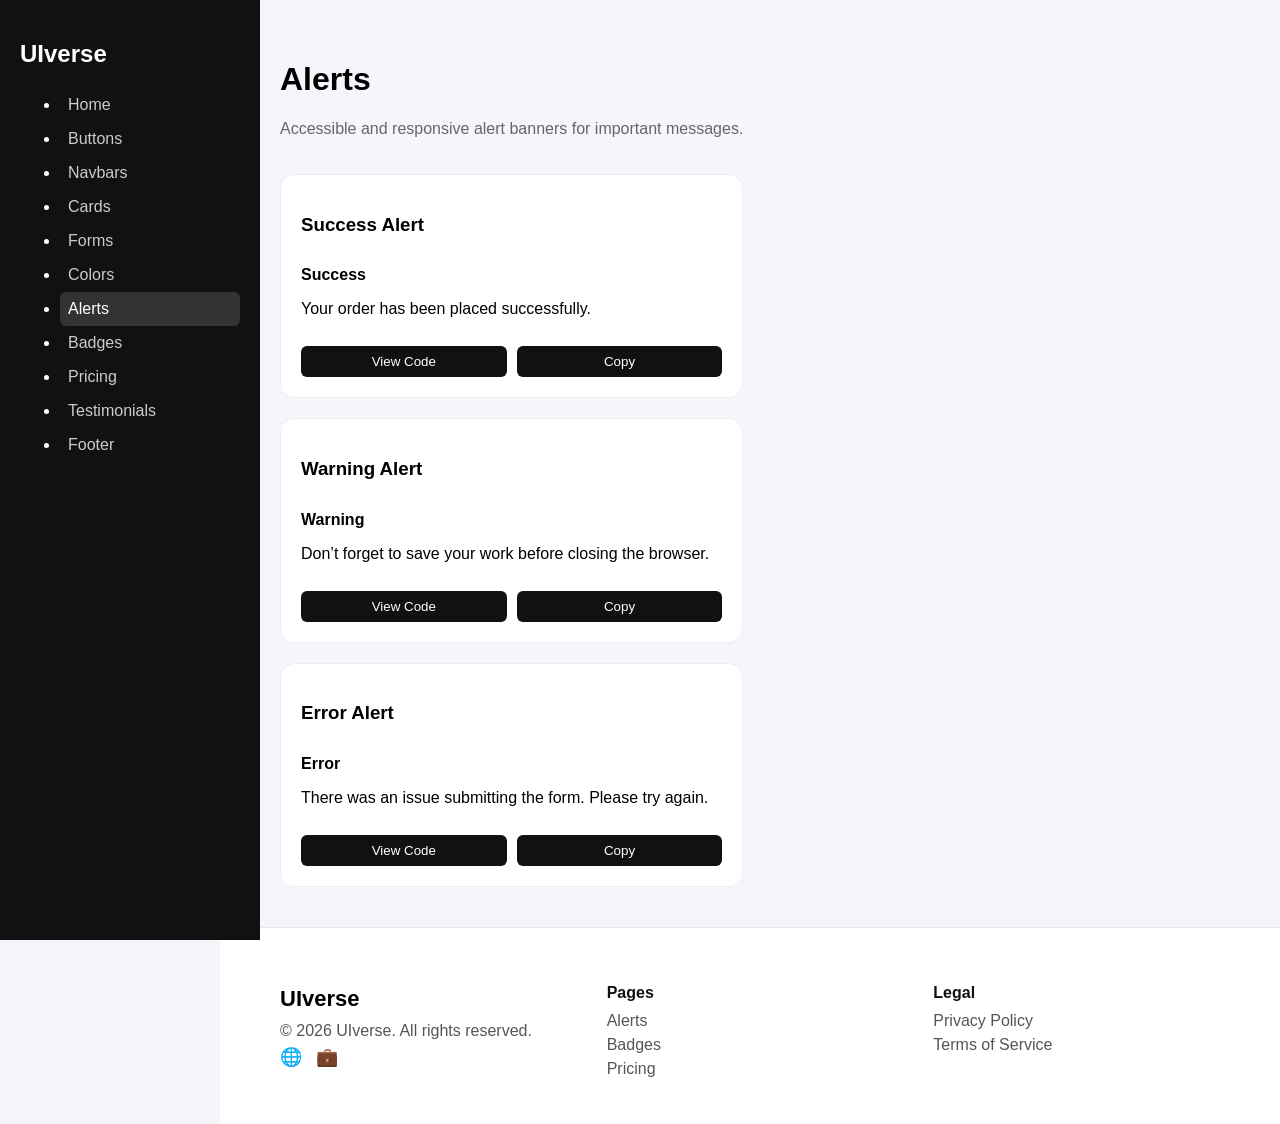
==== alerts.html @ df3579fe "Merge branch 'main' into main" ====
<!DOCTYPE html>
<html lang="en">
<head>
  <meta charset="UTF-8">
  <meta name="viewport" content="width=device-width, initial-scale=1.0">
  <title>Alerts - UIverse</title>
  <link rel="stylesheet" href="style.css">
</head>
<body>

<div class="container">

  <!-- Sidebar -->
  <aside class="sidebar">
    <h2>UIverse</h2>
    <ul>
      <li><a href="index.html">Home</a></li>
      <li><a href="button.html">Buttons</a></li>
      <li><a href="navbar.html">Navbars</a></li>
      <li><a href="cards.html">Cards</a></li>
      <li><a href="form.html">Forms</a></li>
      <li><a href="color.html">Colors</a></li>
      <li class="active"><a href="alerts.html">Alerts</a></li>
      <li><a href="badges.html">Badges</a></li>
      <li><a href="pricing.html">Pricing</a></li>
      <li><a href="testimonials.html">Testimonials</a></li>
      <li><a href="footer.html">Footer</a></li>
    </ul>
  </aside>

  <!-- Main -->
  <main class="main">

    <div class="page-header">
      <h1>Alerts</h1>
      <p>Accessible and responsive alert banners for important messages.</p>
    </div>

    <div class="component-card">
      <h3>Success Alert</h3>
      <div class="alert-box alert-success">
        <div>
          <strong>Success</strong>
          <p>Your order has been placed successfully.</p>
        </div>
      </div>

      <div class="actions">
        <button onclick="toggleCode('a1')">View Code</button>
        <button onclick="copyCode('a1', this)">Copy</button>
      </div>

      <pre id="a1" class="code-block">
&lt;div class="alert-box alert-success"&gt;
  &lt;strong&gt;Success&lt;/strong&gt;
  &lt;p&gt;Your order has been placed successfully.&lt;/p&gt;
&lt;/div&gt;
      </pre>
    </div>

    <div class="component-card">
      <h3>Warning Alert</h3>
      <div class="alert-box alert-warning">
        <div>
          <strong>Warning</strong>
          <p>Don’t forget to save your work before closing the browser.</p>
        </div>
      </div>

      <div class="actions">
        <button onclick="toggleCode('a2')">View Code</button>
        <button onclick="copyCode('a2', this)">Copy</button>
      </div>

      <pre id="a2" class="code-block">
&lt;div class="alert-box alert-warning"&gt;
  &lt;strong&gt;Warning&lt;/strong&gt;
  &lt;p&gt;Don’t forget to save your work before closing the browser.&lt;/p&gt;
&lt;/div&gt;
      </pre>
    </div>

    <div class="component-card">
      <h3>Error Alert</h3>
      <div class="alert-box alert-error">
        <div>
          <strong>Error</strong>
          <p>There was an issue submitting the form. Please try again.</p>
        </div>
      </div>

      <div class="actions">
        <button onclick="toggleCode('a3')">View Code</button>
        <button onclick="copyCode('a3', this)">Copy</button>
      </div>

      <pre id="a3" class="code-block">
&lt;div class="alert-box alert-error"&gt;
  &lt;strong&gt;Error&lt;/strong&gt;
  &lt;p&gt;There was an issue submitting the form. Please try again.&lt;/p&gt;
&lt;/div&gt;
      </pre>
    </div>

  </main>

</div>

<footer class="footer">
  <div class="footer-container">
    <div class="footer-col">
      <h2>UIverse</h2>
      <p>© 2026 UIverse. All rights reserved.</p>
      <div class="socials">
        <span>🌐</span>
        <span>💼</span>
      </div>
    </div>
    <div class="footer-col">
      <h3>Pages</h3>
      <p>Alerts</p>
      <p>Badges</p>
      <p>Pricing</p>
    </div>
    <div class="footer-col">
      <h3>Legal</h3>
      <p>Privacy Policy</p>
      <p>Terms of Service</p>
    </div>
  </div>
</footer>
<script src="script.js"></script>
</body>
</html>
---- style.css ----
body {
  margin: 0;
  font-family: Arial, sans-serif;
  background: #f4f6fb;
}

.container {
  display: flex;
}

/* Sidebar */
.sidebar {
  width: 220px;
  height: 100vh;
  background: #111;
  color: white;
  padding: 20px;
  position: fixed;
}

.sidebar a {
  display: block;
  padding: 8px;
  color: #ccc;
  text-decoration: none;
  border-radius: 6px;
}

.sidebar a:hover,
.sidebar .active a {
  color: white;
  background: #333;
}

/* Main */
.main {
  margin-left: 240px;
  padding: 40px;
  display: grid;
  grid-template-columns: repeat(auto-fit, minmax(280px, 1fr));
  gap: 20px;
}

/* Header */
.page-header {
  grid-column: 1 / -1;
}

.page-header p {
  color: #666;
}

/* Card */
.component-card {
  background: white;
  padding: 20px;
  border-radius: 14px;
  border: 1px solid #eee;
  display: flex;
  flex-direction: column;
  gap: 12px;
  transition: 0.3s;
}

.component-card:hover {
  transform: translateY(-6px);
  box-shadow: 0 15px 35px rgba(0,0,0,0.08);
}

/* Center Button */
.component-card button:first-of-type {
  align-self: center;
}

/* Actions */
.actions {
  display: flex;
  gap: 10px;
}

.actions button {
  flex: 1;
  padding: 8px;
  border: none;
  background: #111;
  color: white;
  border-radius: 6px;
  cursor: pointer;
}

.actions button:hover {
  background: #333;
}

/* Code */
.code-block {
  display: none;
  background: #0d1117;
  color: #c9d1d9;
  padding: 12px;
  border-radius: 10px;
  font-size: 12px;
}

/* Buttons */

/* Gradient */
.gradient-btn {
  padding: 10px 20px;
  border: none;
  color: white;
  background: linear-gradient(45deg, #ff6b6b, #6c5ce7);
  border-radius: 6px;
}

/* Outline */
.outline-btn {
  padding: 10px 20px;
  border: 2px solid #6c5ce7;
  background: transparent;
  color: #6c5ce7;
  border-radius: 6px;
}

/* Neon */
.neon-btn {
  padding: 10px 20px;
  background: #111;
  color: #00f7ff;
  border: 2px solid #00f7ff;
}

/* Glass */
.glass-btn {
  padding: 10px 20px;
  background: rgba(255,255,255,0.2);
  backdrop-filter: blur(10px);
  border-radius: 8px;
}

/* Shadow */
.shadow-btn {
  padding: 10px 20px;
  background: #00b894;
  color: white;
  border: none;
  border-radius: 6px;
  box-shadow: 0 5px 0 #019875;
}

/* Home Layout */
.home {
  display: block;
}

/* Hero Section */
.hero {
  background: white;
  padding: 40px;
  border-radius: 16px;
  margin-bottom: 30px;
}

.hero h1 {
  font-size: 32px;
  margin-bottom: 10px;
}

.hero p {
  color: #666;
  margin-bottom: 20px;
}

/* Explore Button */
.explore-btn {
  display: inline-block;
  padding: 12px 20px;
  background: linear-gradient(45deg, #ff6b6b, #6c5ce7);
  color: white;
  text-decoration: none;
  border-radius: 8px;
  transition: 0.3s;
}

.explore-btn:hover {
  transform: scale(1.05);
}

/* Features Grid */
.features {
  display: grid;
  grid-template-columns: repeat(auto-fit, minmax(220px, 1fr));
  gap: 20px;
}

/* Feature Card */
.feature-card {
  background: white;
  padding: 20px;
  border-radius: 14px;
  border: 1px solid #eee;
  transition: 0.3s;
}

.feature-card:hover {
  transform: translateY(-5px);
  box-shadow: 0 10px 25px rgba(0,0,0,0.08);
}

/* Make page full height */
body {
  display: flex;
  flex-direction: column;
  min-height: 100vh;
}

/* Push footer down */
.container {
  flex: 1;
}

/* Footer */
.footer {
  margin-left: 220px;
  background: #ffffff;
  padding: 40px 60px;
  border-top: 1px solid #e5e7eb;
}

/* Grid layout */
.footer-container {
  display: grid;
  grid-template-columns: repeat(3, 1fr); /* fixed since 3 columns */
  gap: 40px;
}

/* Typography */
.footer-col h2 {
  font-size: 22px;
  margin-bottom: 10px;
}

.footer-col h3 {
  font-size: 16px;
  margin-bottom: 10px;
  color: #111;
}

.footer-col p {
  margin: 6px 0;
  color: #555;
  cursor: pointer;
  transition: 0.2s;
}

.footer-col p:hover {
  color: #000;
  transform: translateX(3px);
}

/* Social icons */
.socials span {
  margin-right: 10px;
  font-size: 18px;
  cursor: pointer;
  transition: 0.2s;
}

.socials span:hover {
  transform: scale(1.2);
}
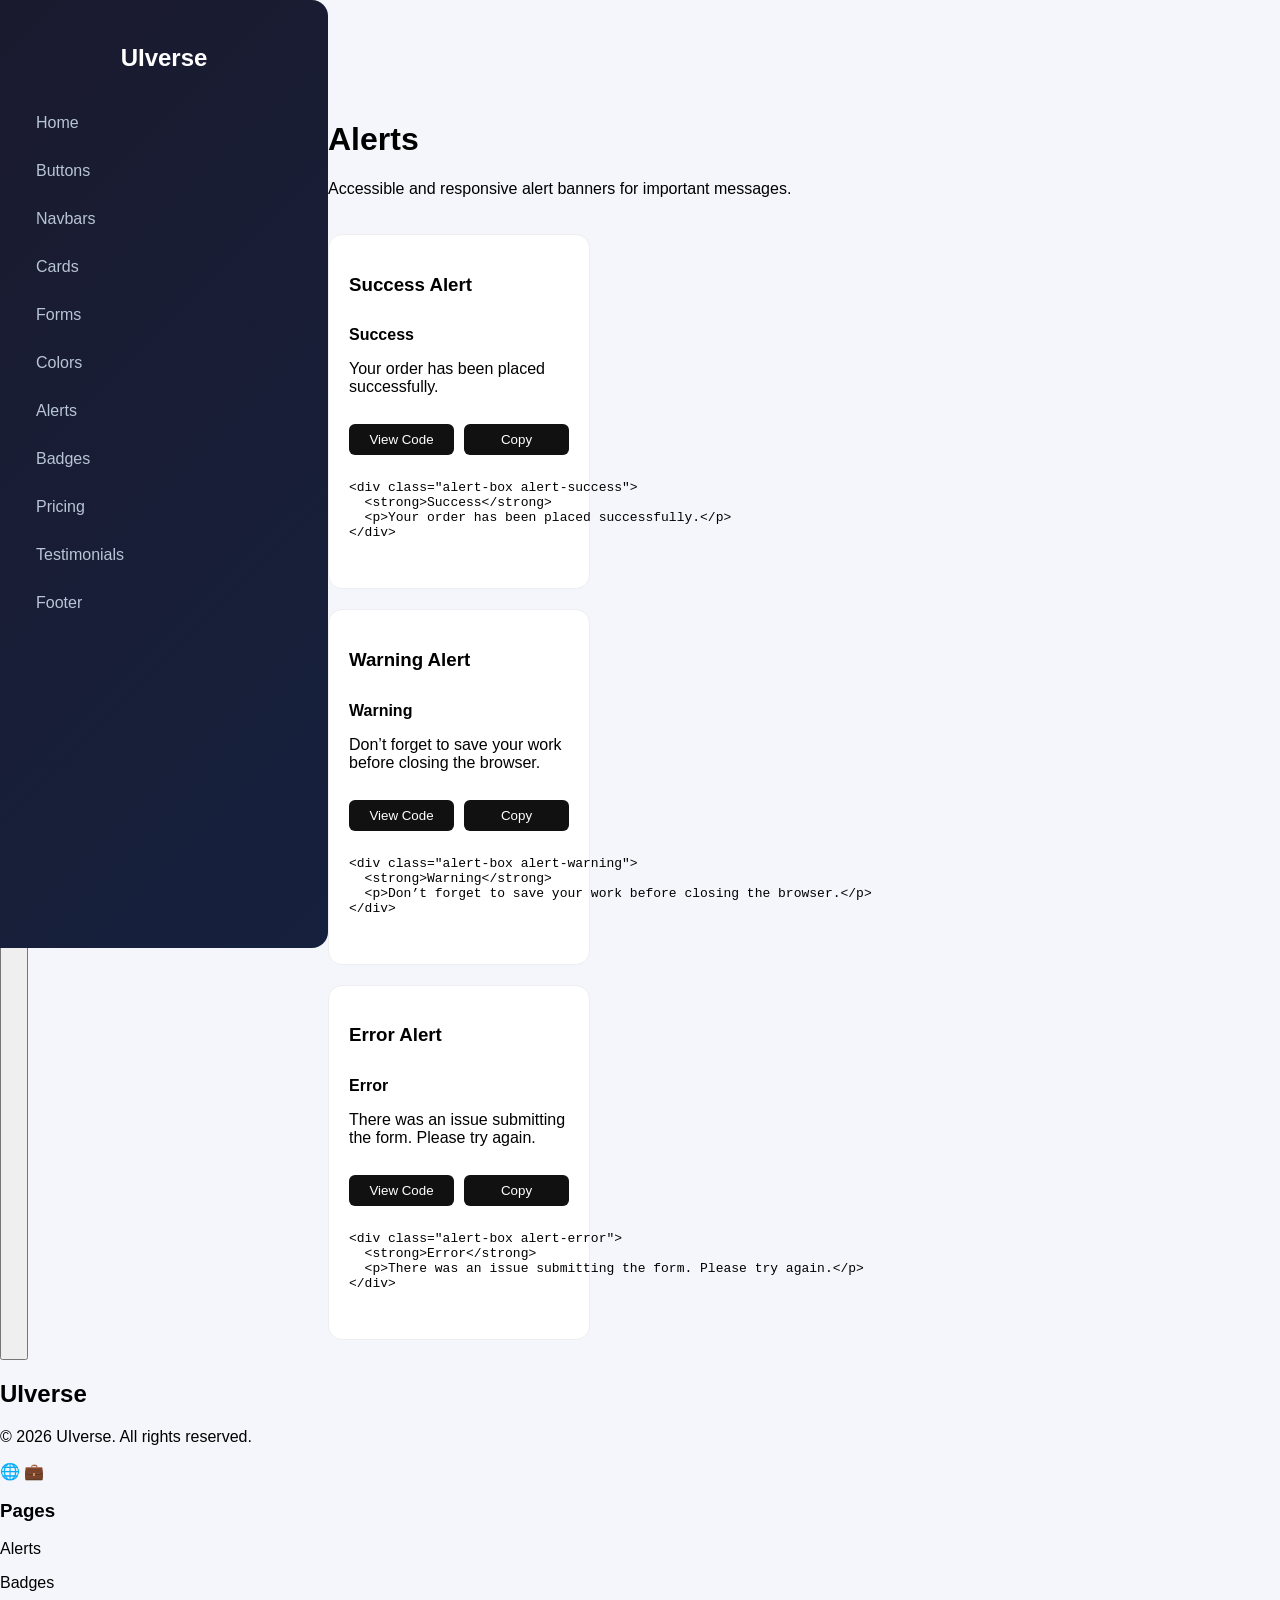
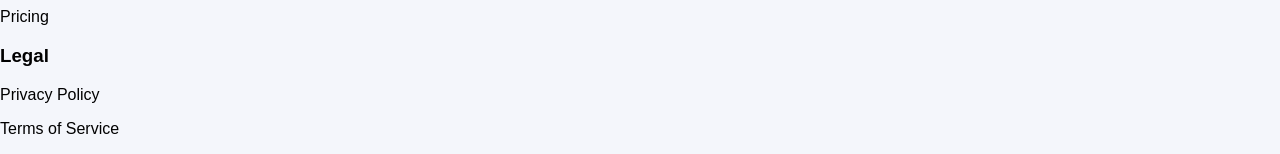
==== commit 1e393c49: "Merge branch 'main' into feature/button-ui" ====
--- a/alerts.html
+++ b/alerts.html
@@ -9,6 +9,7 @@
 <body>
 
 <div class="container">
+  <button class="hamburger" type="button" aria-label="Toggle menu" onclick="toggleSidebar()">☰</button>
 
   <!-- Sidebar -->
   <aside class="sidebar">
@@ -27,6 +28,7 @@
       <li><a href="footer.html">Footer</a></li>
     </ul>
   </aside>
+  <div class="sidebar-backdrop" onclick="toggleSidebar()"></div>
 
   <!-- Main -->
   <main class="main">
--- a/style.css
+++ b/style.css
@@ -1,56 +1,151 @@
-body {
+/* RESET */
+html, body {
+  height: 100%;
   margin: 0;
   font-family: Arial, sans-serif;
   background: #f4f6fb;
 }
 
+/* LAYOUT */
+body {
+  display: flex;
+  flex-direction: column;
+  min-height: 100vh;
+}
+
 .container {
-  display: flex;
-}
-
-/* Sidebar */
+  display: flex; 
+  flex: 1;
+}
+
+/* ================= SIDEBAR ================= */
 .sidebar {
-  width: 220px;
+  width: 280px;
   height: 100vh;
-  background: #111;
-  color: white;
-  padding: 20px;
+  background: linear-gradient(135deg, #1a1a2e 0%, #16213e 100%);
+  color: white;
+  padding: 24px;
   position: fixed;
+  top: 0;
+  left: 0;
+  z-index: 1050;
+  border-radius: 0 16px 16px 0;
+}
+
+.sidebar h2 {
+  text-align: center;
+  margin-bottom: 30px;
+}
+
+.sidebar ul {
+  list-style: none;
+  padding: 0;
 }
 
 .sidebar a {
   display: block;
-  padding: 8px;
-  color: #ccc;
+  padding: 12px;
+  color: #b8c5d6;
   text-decoration: none;
-  border-radius: 6px;
-}
-
-.sidebar a:hover,
-.sidebar .active a {
-  color: white;
-  background: #333;
-}
-
-/* Main */
+  border-radius: 8px;
+  margin-bottom: 6px;
+  transition: 0.3s;
+}
+
+.sidebar a:hover {
+  background: rgba(255,255,255,0.1);
+  color: white;
+}
+
+/* ================= NAVBAR ================= */
+.navbar {
+  position: fixed;
+  top: 0;
+  left: 280px;
+  right: 0;
+  height: 70px;
+  background: #111;
+  display: flex;
+  align-items: center;
+  justify-content: space-between;
+  padding: 0 30px;
+  z-index: 1000;
+}
+
+.logo {
+  color: white;
+  font-size: 22px;
+  font-weight: bold;
+}
+
+.search-bar {
+  display: flex;
+  align-items: center;
+  background: #1e1e1e;
+  border-radius: 40px;
+  padding: 6px 10px;
+  gap: 10px;
+  width: 400px;
+}
+
+.nav-link {
+  color: #bbb;
+  font-size: 14px;
+  padding: 6px 10px;
+  border-radius: 20px;
+}
+
+.nav-link.active {
+  background: #2a2a2a;
+  color: white;
+}
+
+.search-bar input {
+  border: none;
+  outline: none;
+  background: transparent;
+  color: white;
+  flex: 1;
+}
+
+.search-btn {
+  background: white;
+  border: none;
+  border-radius: 50%;
+  width: 32px;
+  height: 32px;
+  cursor: pointer;
+}
+
+.nav-right {
+  display: flex;
+  gap: 15px;
+}
+
+.nav-btn {
+  background: #1e1e1e;
+  color: white;
+  border: none;
+  padding: 8px 14px;
+  border-radius: 20px;
+  cursor: pointer;
+}
+
+.nav-btn:hover {
+  background: #2a2a2a;
+}
+
+/* ================= MAIN ================= */
 .main {
-  margin-left: 240px;
-  padding: 40px;
+  margin-left: 280px;
+  margin-top: 80px;
+  padding: 20px;
   display: grid;
   grid-template-columns: repeat(auto-fit, minmax(280px, 1fr));
   gap: 20px;
 }
 
-/* Header */
-.page-header {
-  grid-column: 1 / -1;
-}
-
-.page-header p {
-  color: #666;
-}
-
-/* Card */
+/* ================= CARDS ================= */
 .component-card {
   background: white;
   padding: 20px;
@@ -59,6 +154,7 @@
   display: flex;
   flex-direction: column;
   gap: 12px;
+  width: 220px;
   transition: 0.3s;
 }
 
@@ -67,12 +163,7 @@
   box-shadow: 0 15px 35px rgba(0,0,0,0.08);
 }
 
-/* Center Button */
-.component-card button:first-of-type {
-  align-self: center;
-}
-
-/* Actions */
+/* ================= BUTTONS ================= */
 .actions {
   display: flex;
   gap: 10px;
@@ -92,68 +183,7 @@
   background: #333;
 }
 
-/* Code */
-.code-block {
-  display: none;
-  background: #0d1117;
-  color: #c9d1d9;
-  padding: 12px;
-  border-radius: 10px;
-  font-size: 12px;
-}
-
-/* Buttons */
-
-/* Gradient */
-.gradient-btn {
-  padding: 10px 20px;
-  border: none;
-  color: white;
-  background: linear-gradient(45deg, #ff6b6b, #6c5ce7);
-  border-radius: 6px;
-}
-
-/* Outline */
-.outline-btn {
-  padding: 10px 20px;
-  border: 2px solid #6c5ce7;
-  background: transparent;
-  color: #6c5ce7;
-  border-radius: 6px;
-}
-
-/* Neon */
-.neon-btn {
-  padding: 10px 20px;
-  background: #111;
-  color: #00f7ff;
-  border: 2px solid #00f7ff;
-}
-
-/* Glass */
-.glass-btn {
-  padding: 10px 20px;
-  background: rgba(255,255,255,0.2);
-  backdrop-filter: blur(10px);
-  border-radius: 8px;
-}
-
-/* Shadow */
-.shadow-btn {
-  padding: 10px 20px;
-  background: #00b894;
-  color: white;
-  border: none;
-  border-radius: 6px;
-  box-shadow: 0 5px 0 #019875;
-}
-
-/* Home Layout */
-.home {
-  display: block;
-}
-
-/* Hero Section */
+/* ================= HERO ================= */
 .hero {
   background: white;
   padding: 40px;
@@ -161,111 +191,251 @@
   margin-bottom: 30px;
 }
 
+/* Buttons */
+ .button-group {
+  display: flex;
 .hero h1 {
   font-size: 32px;
-  margin-bottom: 10px;
-}
-
-.hero p {
-  color: #666;
-  margin-bottom: 20px;
-}
-
-/* Explore Button */
+}
+
 .explore-btn {
   display: inline-block;
   padding: 12px 20px;
   background: linear-gradient(45deg, #ff6b6b, #6c5ce7);
   color: white;
+  border-radius: 8px;
   text-decoration: none;
-  border-radius: 8px;
-  transition: 0.3s;
-}
-
-.explore-btn:hover {
-  transform: scale(1.05);
-}
-
-/* Features Grid */
-.features {
-  display: grid;
-  grid-template-columns: repeat(auto-fit, minmax(220px, 1fr));
-  gap: 20px;
-}
-
-/* Feature Card */
-.feature-card {
+}
+
+/* ================= POLICY PAGES ================= */
+.full-page {
+  margin-left: 280px;
+  margin-top: 80px;
+  padding: 20px;
+}
+
+.privacy-wrapper {
+  max-width: 900px;
+  margin: auto;
+  padding: 40px;
   background: white;
-  padding: 20px;
-  border-radius: 14px;
-  border: 1px solid #eee;
-  transition: 0.3s;
-}
-
-.feature-card:hover {
-  transform: translateY(-5px);
-  box-shadow: 0 10px 25px rgba(0,0,0,0.08);
-}
-
-/* Make page full height */
-body {
-  display: flex;
-  flex-direction: column;
-  min-height: 100vh;
-}
-
-/* Push footer down */
-.container {
-  flex: 1;
-}
-
-/* Footer */
+  border-radius: 12px;
+}
+
+.privacy-wrapper h1 {
+  text-align: center;
+  font-size: 36px;
+}
+
+.privacy-wrapper h2 {
+  text-align: center;
+  margin-top: 20px;
+}
+
+@media (max-width: 770px) {
+  .layout {
+    grid-template-columns: 1fr; 
+  }
+
+  .page-header {
+    justify-content: center;
+  }
+
+  .button-group {
+    flex-direction: column;
+    align-items: center;
+  }
+}
+
+
+/* Home Layout */
+.home {
+  display: block;
+.privacy-wrapper p {
+  text-align: center;
+  color: #444;
+}
+
+/* ================= FOOTER ================= */
 .footer {
-  margin-left: 220px;
-  background: #ffffff;
-  padding: 40px 60px;
-  border-top: 1px solid #e5e7eb;
-}
-
-/* Grid layout */
+  margin-left: 280px;
+  background: #fff;
+  padding: 40px 20px;
+  border-top: 1px solid #ddd;
+}
+
 .footer-container {
   display: grid;
-  grid-template-columns: repeat(3, 1fr); /* fixed since 3 columns */
+  grid-template-columns: repeat(3, 1fr);
   gap: 40px;
 }
 
-/* Typography */
-.footer-col h2 {
-  font-size: 22px;
+.footer-col h2,
+.footer-col h3 {
   margin-bottom: 10px;
-}
-
-.footer-col h3 {
-  font-size: 16px;
-  margin-bottom: 10px;
-  color: #111;
 }
 
 .footer-col p {
   margin: 6px 0;
-  color: #555;
-  cursor: pointer;
-  transition: 0.2s;
-}
-
-.footer-col p:hover {
-  color: #000;
-  transform: translateX(3px);
-}
-
-/* Social icons */
-.socials span {
-  margin-right: 10px;
-  font-size: 18px;
-  cursor: pointer;
-  transition: 0.2s;
-}
-
+}
+
+.footer-col a {
+  text-decoration: none;
+  color: #333;
+}
+
+.footer-col a:hover {
+  color: #007bff;
+}
+
+/* ================= MOBILE ================= */
+@media (max-width: 900px) {
+
+  .sidebar {
+    transform: translateX(-100%);
+  }
+
+  .navbar {
+    left: 0;
+  }
+
+  .main,
+  .footer,
+  .full-page {
+    margin-left: 0;
+  }
+
+  .search-bar {
+    width: 200px;
+  }
+
+  .footer-container {
+    grid-template-columns: 1fr;
+  }
 .socials span:hover {
   transform: scale(1.2);
+}
+.search-wrapper {
+  width: 100%;
+  margin: 20px 0;
+}
+
+.search-wrapper input {
+  width: 100%;
+  padding: 12px 16px;
+  border-radius: 10px;
+  border: 1px solid #ddd;
+  font-size: 14px;
+  outline: none;
+}
+
+.search-wrapper input:focus {
+  border-color: #6c5ce7;
+  box-shadow: 0 0 0 3px rgba(108, 92, 231, 0.1);
+}
+/* 🌙 DARK MODE (ADDED) */
+
+.dark-mode {
+  background: #0f172a;
+  color: #e5e7eb;
+}
+
+/* Sidebar */
+.dark-mode .sidebar {
+  background: #020617;
+  color: #e5e7eb;
+}
+
+.dark-mode .sidebar a {
+  color: #94a3b8;
+}
+
+.dark-mode .sidebar a:hover,
+.dark-mode .sidebar .active a {
+  background: #1e293b;
+  color: #ffffff;
+}
+
+/* Main Cards */
+.dark-mode .component-card,
+.dark-mode .feature-card,
+.dark-mode .hero {
+  background: #1e293b;
+  border-color: #334155;
+  color: #e5e7eb;
+}
+
+/* Text */
+.dark-mode p {
+  color: #cbd5f5;
+}
+
+/* Buttons */
+.dark-mode .actions button {
+  background: #334155;
+}
+
+.dark-mode .actions button:hover {
+  background: #475569;
+}
+
+/* Code Block */
+.dark-mode .code-block {
+  background: #020617;
+  color: #38bdf8;
+}
+
+/* Footer */
+.dark-mode .footer {
+  background: #020617;
+  border-top: 1px solid #1e293b;
+}
+
+.dark-mode .footer-col p {
+  color: #94a3b8;
+}
+
+.dark-mode .footer-col p:hover {
+  color: #ffffff;
+}
+
+/* Search Bar */
+.dark-mode .search-wrapper input {
+  background: #1e293b;
+  color: #ffffff;
+  border: 1px solid #334155;
+}
+
+/* Toggle Button Styling */
+#theme-toggle {
+  border: none;
+  border-radius: 8px;
+  background: #ffffff;
+  color: #111;
+  font-weight: 600;
+  transition: 0.3s;
+}
+
+.dark-mode #theme-toggle {
+  background: #1e293b;
+  color: #ffffff;
+}
+/* Card Base Style */
+.card {
+  background: #ffffff;
+  border-radius: 12px;
+  padding: 20px;
+  transition: all 0.3s ease;
+  cursor: pointer;
+}
+
+/* Hover Effect */
+.card:hover {
+  transform: scale(1.05);
+  box-shadow: 0 10px 25px rgba(0, 0, 0, 0.15);
+}
+
+/* Optional: Smooth inner content animation */
+.card * {
+  transition: all 0.3s ease;
 }
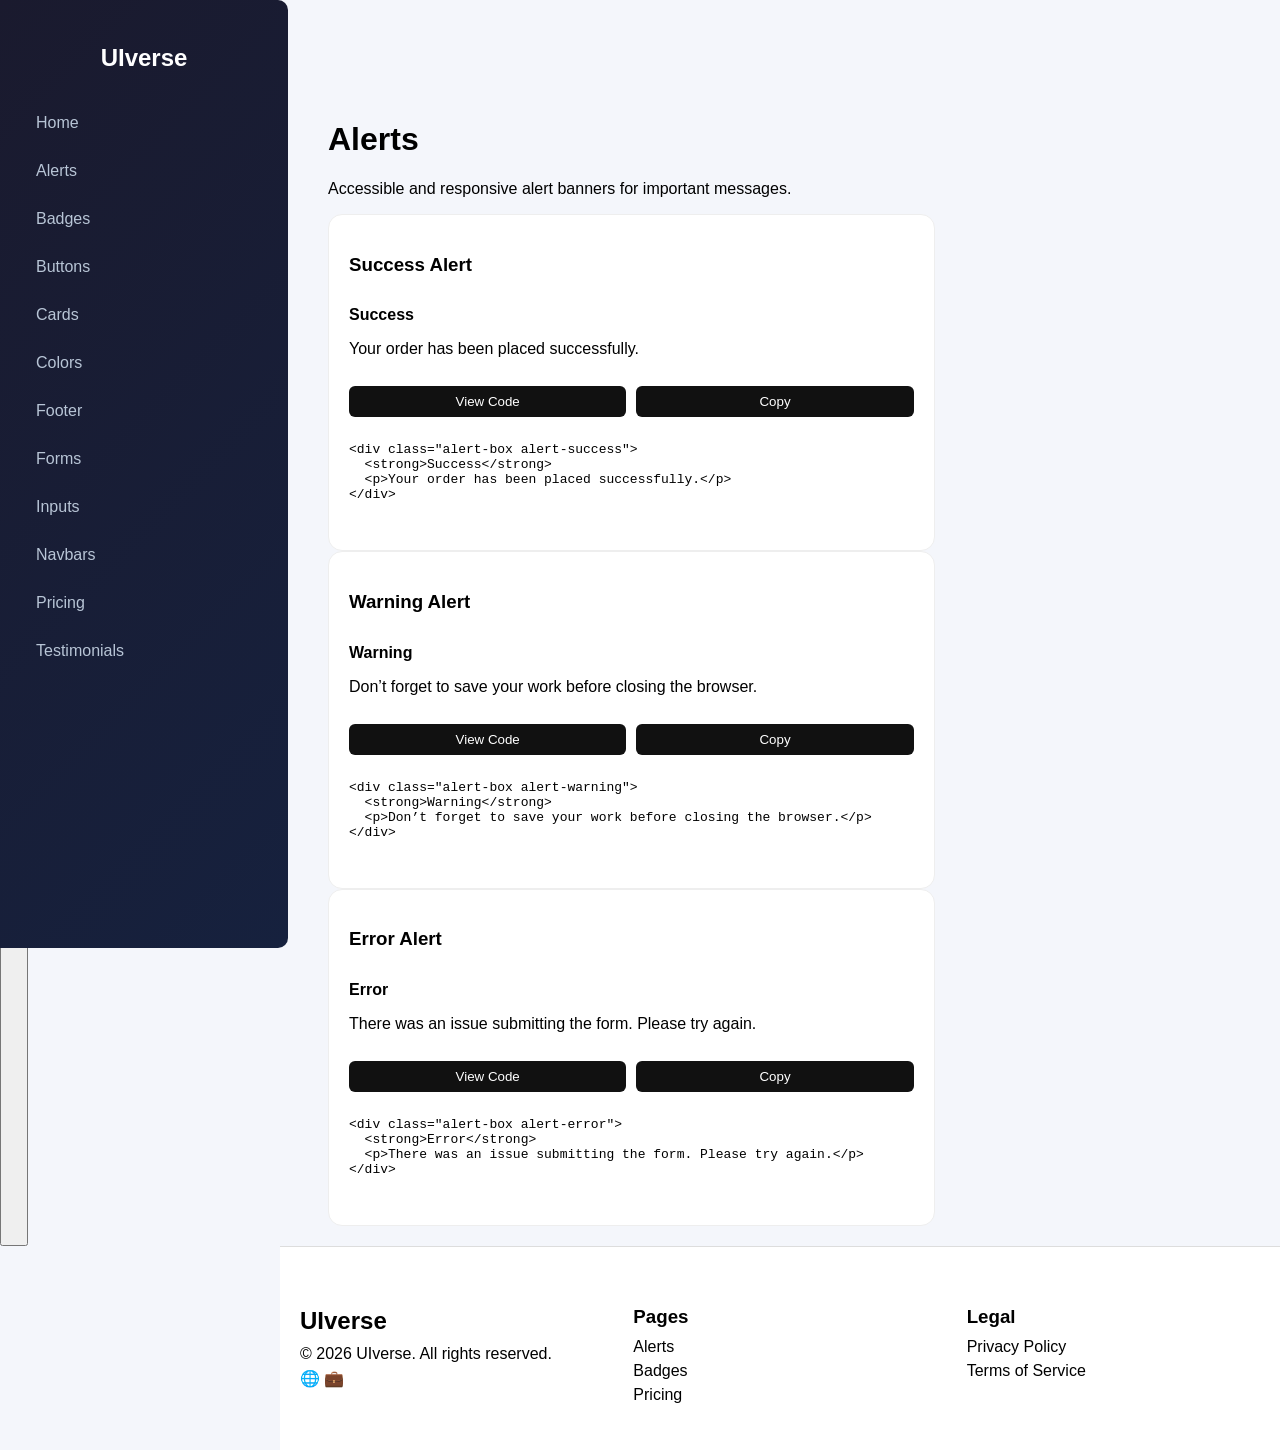
==== commit 1ab5558a: "listed all options on button page" ====
--- a/alerts.html
+++ b/alerts.html
@@ -16,16 +16,17 @@
     <h2>UIverse</h2>
     <ul>
       <li><a href="index.html">Home</a></li>
-      <li><a href="button.html">Buttons</a></li>
-      <li><a href="navbar.html">Navbars</a></li>
-      <li><a href="cards.html">Cards</a></li>
-      <li><a href="form.html">Forms</a></li>
-      <li><a href="color.html">Colors</a></li>
       <li class="active"><a href="alerts.html">Alerts</a></li>
       <li><a href="badges.html">Badges</a></li>
+      <li><a href="button.html">Buttons</a></li>
+      <li><a href="cards.html">Cards</a></li>
+      <li><a href="color.html">Colors</a></li>
+      <li><a href="footer.html">Footer</a></li>
+      <li><a href="form.html">Forms</a></li>
+      <li><a href="inputs.html">Inputs</a></li>
+      <li><a href="navbar.html">Navbars</a></li>
       <li><a href="pricing.html">Pricing</a></li>
       <li><a href="testimonials.html">Testimonials</a></li>
-      <li><a href="footer.html">Footer</a></li>
     </ul>
   </aside>
   <div class="sidebar-backdrop" onclick="toggleSidebar()"></div>
--- a/style.css
+++ b/style.css
@@ -11,6 +11,7 @@
   display: flex;
   flex-direction: column;
   min-height: 100vh;
+  background:#f4f6fb;
 }
 
 .container {
@@ -20,7 +21,7 @@
 
 /* ================= SIDEBAR ================= */
 .sidebar {
-  width: 280px;
+  width: 240px;
   height: 100vh;
   background: linear-gradient(135deg, #1a1a2e 0%, #16213e 100%);
   color: white;
@@ -29,7 +30,7 @@
   top: 0;
   left: 0;
   z-index: 1050;
-  border-radius: 0 16px 16px 0;
+  border-radius: 0 10px 10px 0;
 }
 
 .sidebar h2 {
@@ -85,7 +86,8 @@
   border-radius: 40px;
   padding: 6px 10px;
   gap: 10px;
-  width: 400px;
+  width: 350px;
+  transition: 0.3s;
 }
 
 .nav-link {
@@ -140,9 +142,7 @@
   margin-left: 280px;
   margin-top: 80px;
   padding: 20px;
-  display: grid;
-  grid-template-columns: repeat(auto-fit, minmax(280px, 1fr));
-  gap: 20px;
+  ;
 }
 
 /* ================= CARDS ================= */
@@ -154,7 +154,7 @@
   display: flex;
   flex-direction: column;
   gap: 12px;
-  width: 220px;
+  width: 100%;
   transition: 0.3s;
 }
 
@@ -194,6 +194,7 @@
 /* Buttons */
  .button-group {
   display: flex;
+ }
 .hero h1 {
   font-size: 32px;
 }
@@ -250,7 +251,12 @@
 
 /* Home Layout */
 .home {
-  display: block;
+  display: flex;
+  flex-direction: column;
+  grid-template-columns: repeat(auto-fit, minmax(280px, 1fr));
+  gap: 30px;
+}
+
 .privacy-wrapper p {
   text-align: center;
   color: #444;
@@ -258,6 +264,7 @@
 
 /* ================= FOOTER ================= */
 .footer {
+  margin-top: auto;
   margin-left: 280px;
   background: #fff;
   padding: 40px 20px;
@@ -281,7 +288,7 @@
 
 .footer-col a {
   text-decoration: none;
-  color: #333;
+  color: #000000;
 }
 
 .footer-col a:hover {
@@ -296,7 +303,7 @@
   }
 
   .navbar {
-    left: 0;
+    left: 240px;
   }
 
   .main,
@@ -312,6 +319,7 @@
   .footer-container {
     grid-template-columns: 1fr;
   }
+}
 .socials span:hover {
   transform: scale(1.2);
 }
@@ -367,7 +375,7 @@
 
 /* Text */
 .dark-mode p {
-  color: #cbd5f5;
+  color: #ffffff;
 }
 
 /* Buttons */
@@ -387,16 +395,23 @@
 
 /* Footer */
 .dark-mode .footer {
-  background: #020617;
+  background: #dcdcdc;
   border-top: 1px solid #1e293b;
 }
 
+
 .dark-mode .footer-col p {
-  color: #94a3b8;
+  color: rgb(0, 0, 0);
+}
+.dark-mode .footer-col h3{
+  color: rgb(0, 0, 0);
+}
+.dark-mode .footer-col h2 {
+  color: rgb(0, 0, 0);
 }
 
 .dark-mode .footer-col p:hover {
-  color: #ffffff;
+  color: #706ce9;
 }
 
 /* Search Bar */
@@ -438,4 +453,38 @@
 /* Optional: Smooth inner content animation */
 .card * {
   transition: all 0.3s ease;
-}+}
+.hero {
+  text-align: center;
+  padding: 60px 20px;
+}
+
+.hero-actions {
+  margin-top: 20px;
+  display: flex;
+  gap: 15px;
+  justify-content: center;
+}
+
+.secondary-btn {
+  padding: 12px 20px;
+  border: 1px solid #ccc;
+  border-radius: 8px;
+  text-decoration: none;
+  color: #000000;
+  background: pink;
+}
+.features {
+  display: grid;
+  grid-template-columns: repeat(auto-fit, minmax(250px, 1fr));
+  gap: 20px;
+  width: 100%;
+}
+.search-bar input:focus {
+  background: #2a2a2a;
+}
+.nav-btn:hover {
+  transform: translateY(-2px);
+}
+
+
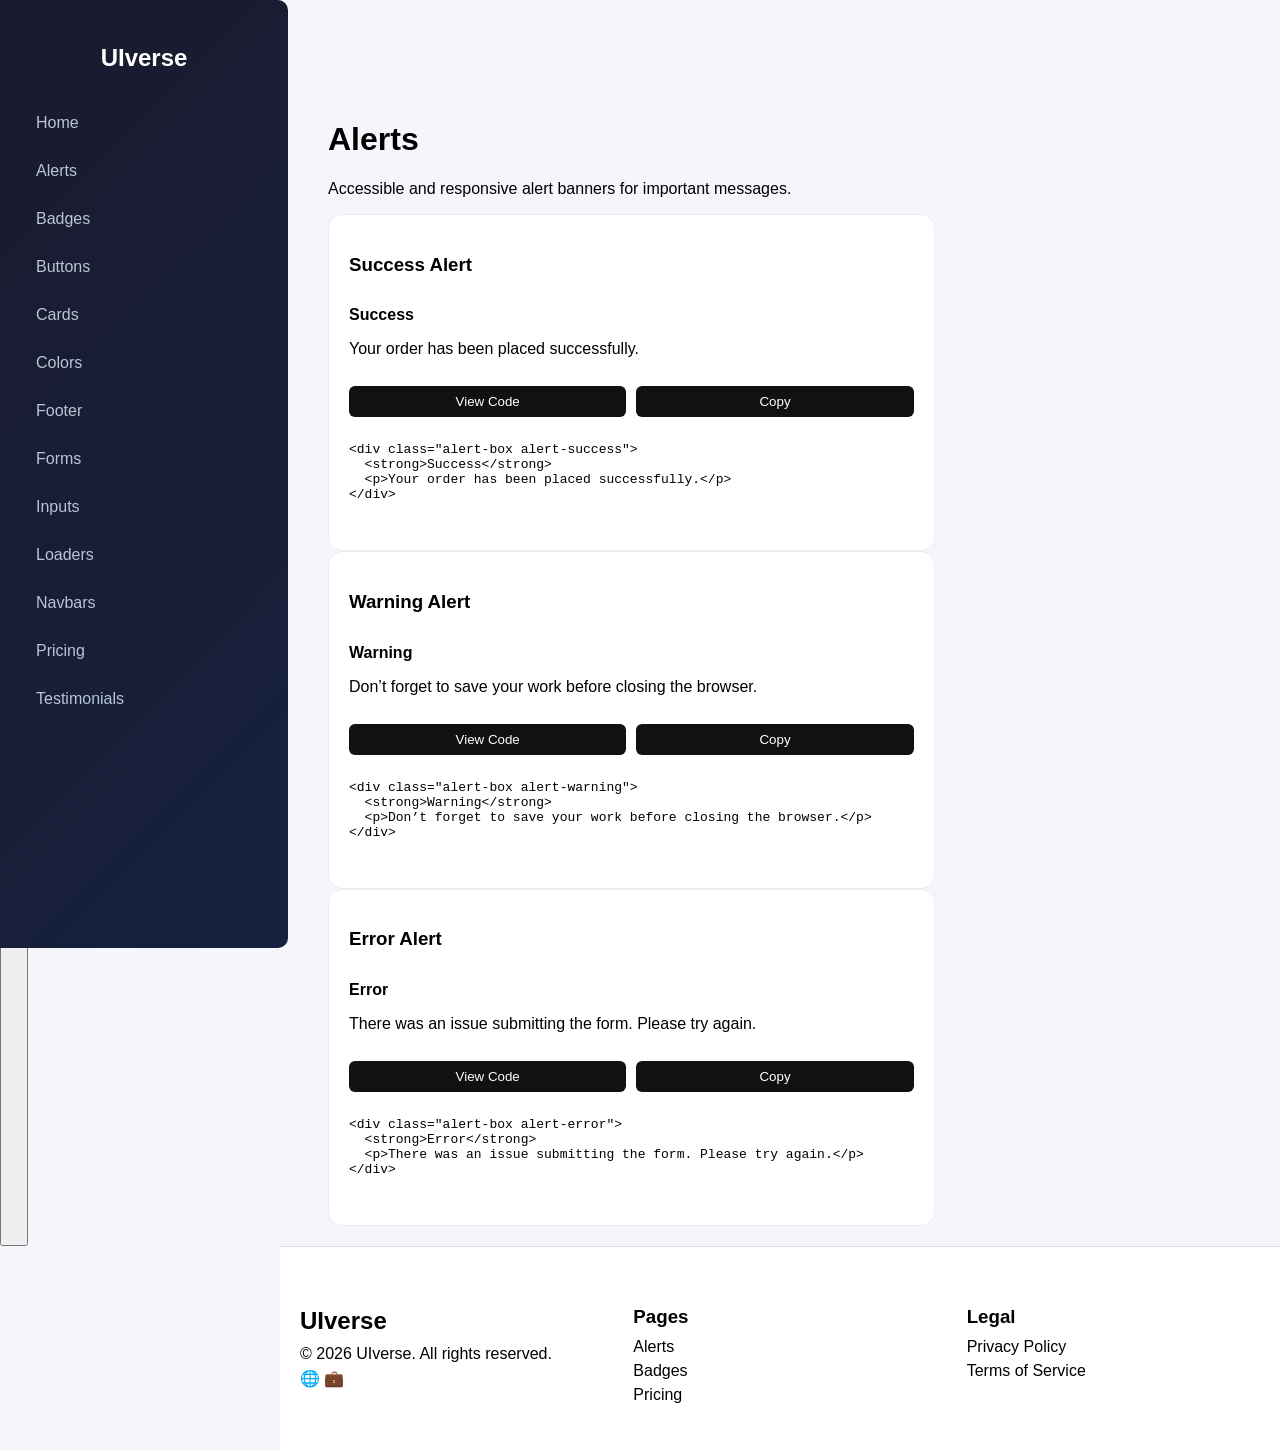
==== commit 838a3a24: "listed all options on button page" ====
--- a/alerts.html
+++ b/alerts.html
@@ -24,6 +24,7 @@
       <li><a href="footer.html">Footer</a></li>
       <li><a href="form.html">Forms</a></li>
       <li><a href="inputs.html">Inputs</a></li>
+      <li><a href="loaders.html">Loaders</a></li>
       <li><a href="navbar.html">Navbars</a></li>
       <li><a href="pricing.html">Pricing</a></li>
       <li><a href="testimonials.html">Testimonials</a></li>
